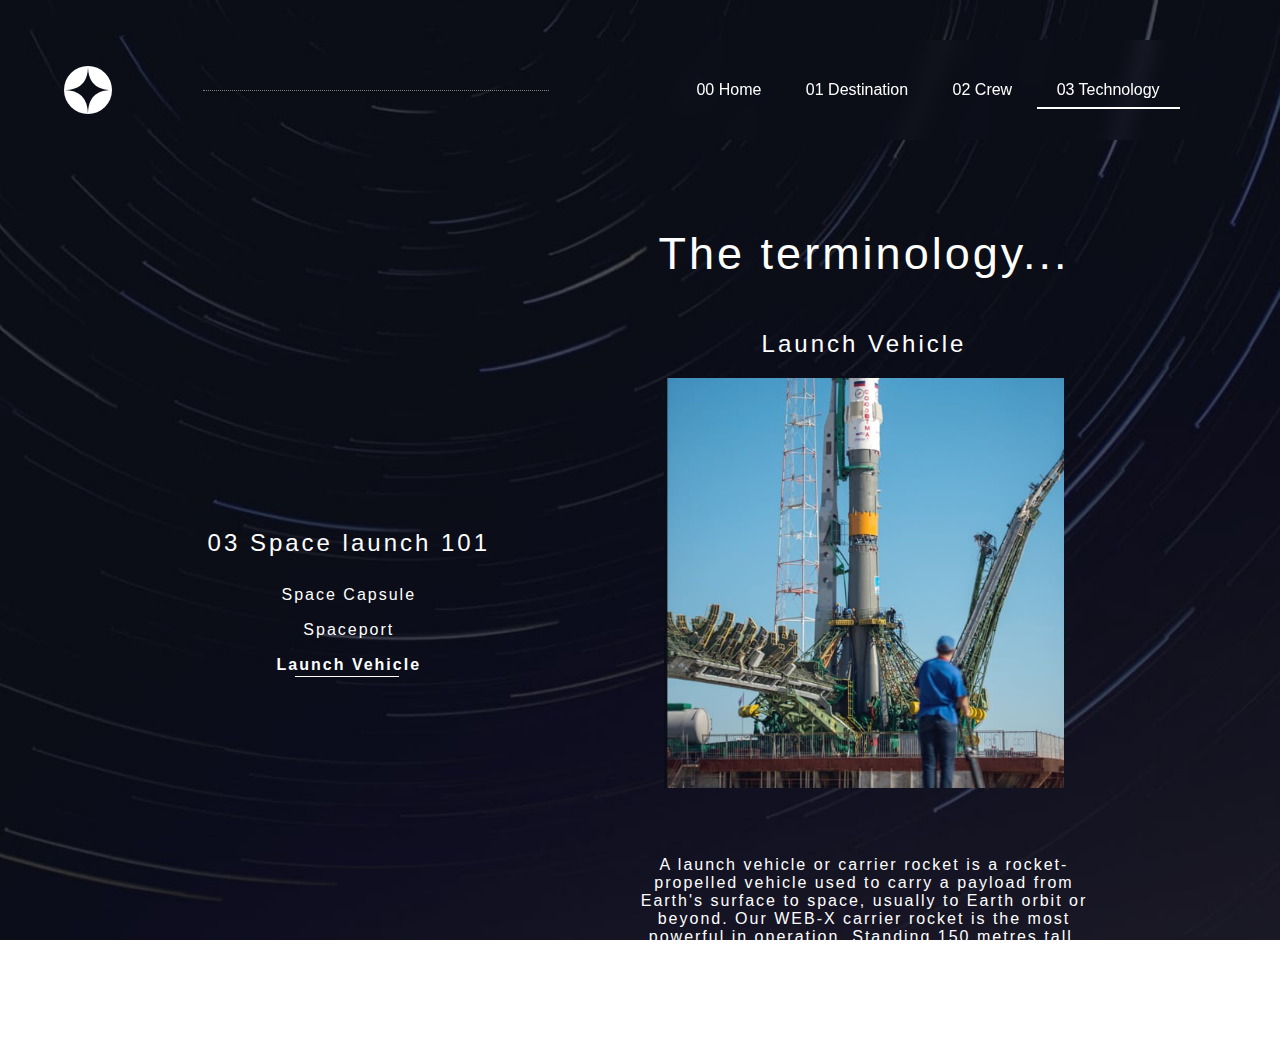
==== technology-vehicle.html @ af6423c0 "Initial Space Tourism Files" ====
<!DOCTYPE html>
<html lang="en">
<head>
  <meta charset="UTF-8">
  <meta name="viewport" content="width=device-width, initial-scale=1.0">

  <link rel="icon" type="image/png" sizes="32x32" href="./assets/favicon-32x32.png">
  <link rel="stylesheet" href="./technology_master.css">
  <title>Frontend Mentor | Space tourism website</title>
</head>
<body>
  <div class="navbar">
    <img src="assets/shared/logo.svg" alt="">
    <hr>
    <div class="bardiv">
      <ul>
        <a href="index.html"><li>00 Home</li></a>
        <a href="destination-moon.html"><li>01 Destination</li></a>
        <a href="crew-commander.html"><li>02 Crew</li></a>
        <a href="technology-capsule.html"><li  class="home">03 Technology</li></a>
      </ul>
    </div>
  </div>
  <div class="content">
    <div class="left">
      <h2>03 Space launch 101</h2>

      <ul>
        <a href="technology-capsule.html"><li>Space Capsule</li></a>
        <a href="technology-spaceport.html"><li>Spaceport</li></a>
        <a href="technology-vehicle.html"><li class='home2'>Launch Vehicle</li></a>
      </ul>
    </div>
    <div class="right">
      <h2 style="font-size: 45px;">The terminology...</h2>
      <h2>Launch Vehicle</h2>
      <img src="assets/technology/image-spaceport-portrait.jpg" style="width: 400px;">
      <p>A launch vehicle or carrier rocket is a rocket-propelled vehicle used to carry a
        payload from Earth's surface to space, usually to Earth orbit or beyond. Our
        WEB-X carrier rocket is the most powerful in operation. Standing 150 metres tall,
        it's quite an awe-inspiring sight on the launch pad!</p>
    </div>
</div>

</body>
</html>
---- technology_master.css ----
*{
  margin:0;
  padding:0;
  font-family:sans-serif;
}
body{
  background-image: url("./assets/technology/background-technology-desktop.jpg");
  background-position: center;
  background-size: cover;
  background-repeat: no-repeat;
  height: 100vh;
  color: white;
}


.navbar{
  display: flex;
  width: 90%;
  justify-content: space-between;
  align-items: center;
  margin: auto;
  margin-top: 40px;
}
.bardiv{
  display: flex;
  backdrop-filter: blur(10px);
  width: 50%;
  text-align: center;
  height: 100px;
  align-items: center;
}

hr{
  border-bottom: 0;
  border-right: 0;
  border-left: 0;
  border-top: 1px dotted gray;
  width: 30%;
}

.navbar ul{
  margin: auto;

}

.navbar li{
  display: inline-block;
  list-style: none;
  color: white;
  padding: 0 20px;
  position: relative;
}

.navbar li::after{
  content: "";
  height: 2px;
  background-color: white;
  width: 0;
  position: absolute;
  bottom: -10px;
  left: 0;
}


.navbar li:hover::after{
  width: 100%;
}

.content{
  height: 100vh;
  width: 70%;
  display: flex;
  justify-content: space-between;
  align-items:  center;
  text-align: center;
  margin: auto;
}
@media (max-width: 900px){
  .content{
    display: block;
  }
  h2{
    font-size: 0;
  }
  p{
    font-size:0;
  }
}
h1{
  font-size: 10rem;
  font-weight:normal;
  letter-spacing: 3px;
}

h2{
  font-weight: normal;
  padding-top: 30px;
  padding-bottom: 20px;
  text-align: center;
  letter-spacing: 3px;
}

p{
  padding-top: 4rem;
  letter-spacing: 2px;
}
.navbar .home::after{
  content: "";
  height: 2px;
  background-color: white;
  width:100%;
  position: absolute;
  bottom: -10px;
  left: 0;
}

.left{
  width: 35%;
}

.right{
  width: 50%;
  text-align: center;
}

.left a{
  text-decoration: none;

}
.left li{
  color: white;
  letter-spacing: 2px;
  list-style: none;
  line-height: 35px;
  position: relative
}

.left li::after{
  content: "";
  height: 1px;
  background-color: white;
  width: 0;
  position: absolute;
  bottom: 5px;
  left: 33%;
}

.left li:hover::after{
  width: 33%;
}

.content .left .home2{
  font-weight: bold;
}

.content .left .home2::after{
  content: "";
  height: 1px;
  background-color: white;
  width: 33%;
  position: absolute;
  bottom: 5px;
  left: 33%;
}
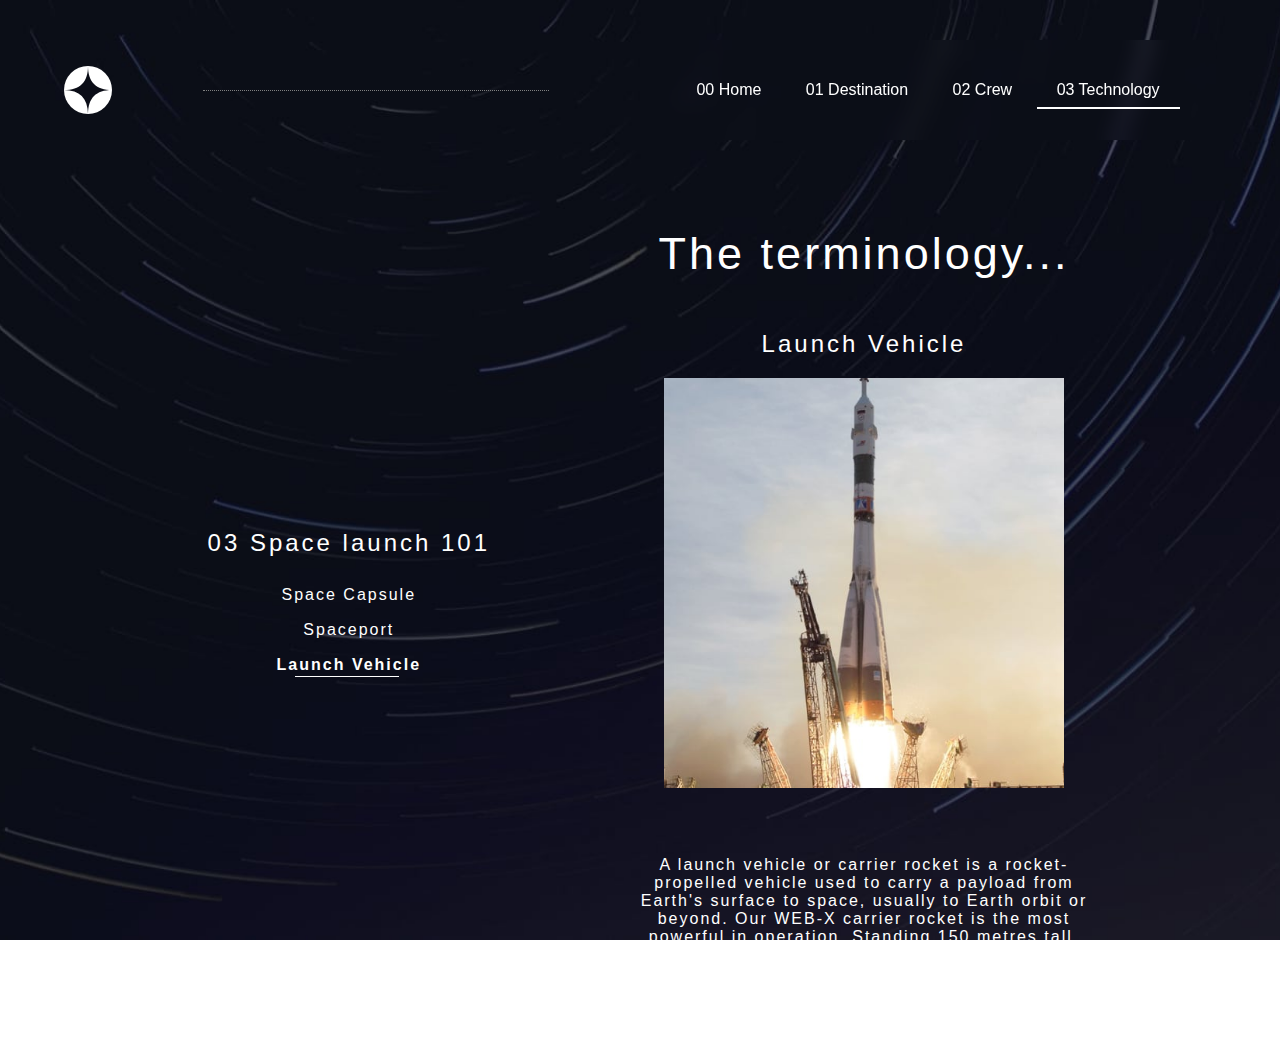
==== commit 8973955b: "Update technology-vehicle.html" ====
--- a/technology-vehicle.html
+++ b/technology-vehicle.html
@@ -34,7 +34,7 @@
     <div class="right">
       <h2 style="font-size: 45px;">The terminology...</h2>
       <h2>Launch Vehicle</h2>
-      <img src="assets/technology/image-spaceport-portrait.jpg" style="width: 400px;">
+      <img src="assets/technology/image-launch-vehicle-portrait.jpg" style="width: 400px;">
       <p>A launch vehicle or carrier rocket is a rocket-propelled vehicle used to carry a
         payload from Earth's surface to space, usually to Earth orbit or beyond. Our
         WEB-X carrier rocket is the most powerful in operation. Standing 150 metres tall,
